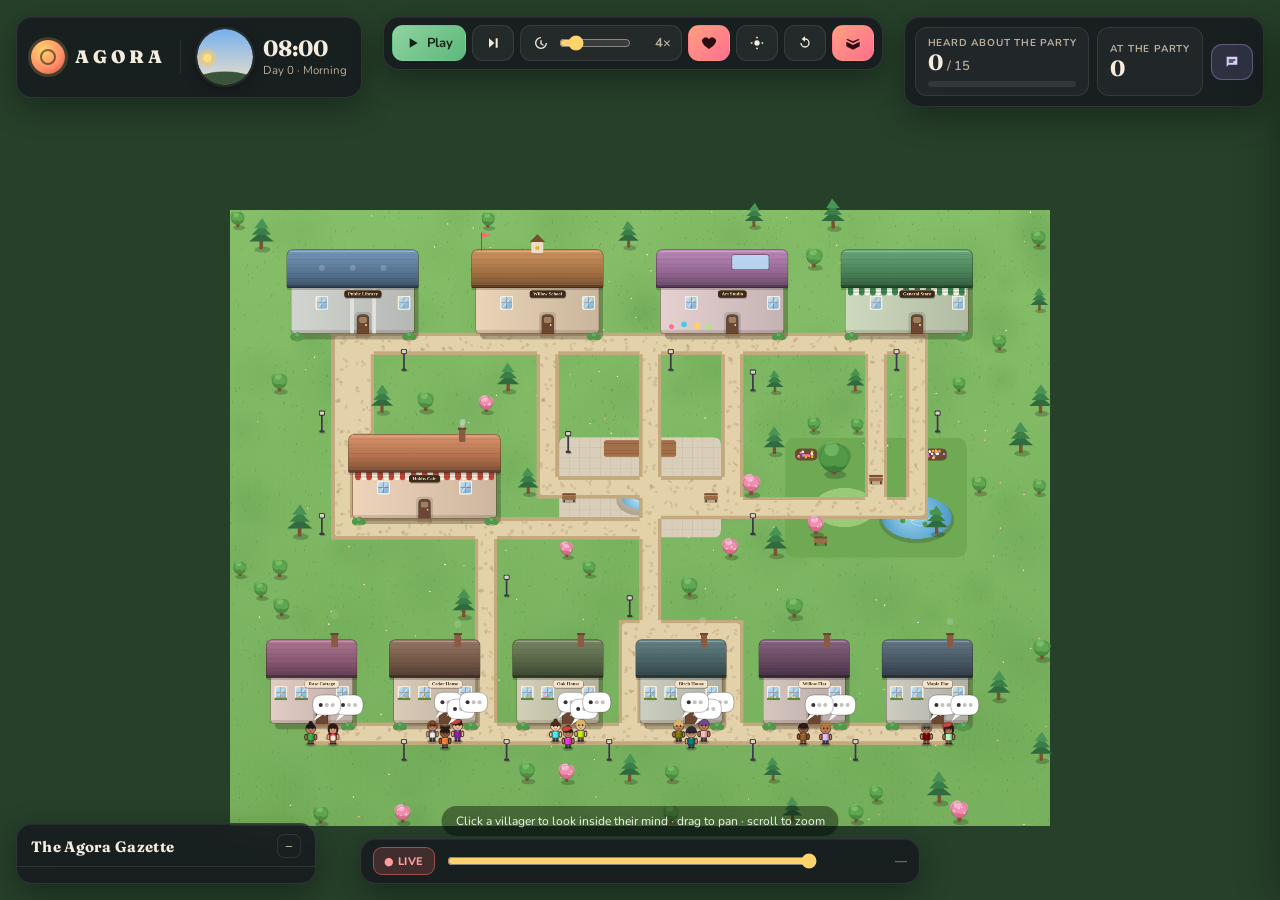
==== index.html @ 6c21dfb8 "Fix Vercel 404: serve real index.html/town3d.html at repo root (zero-config static) The 404 came fro" ====
<!doctype html>
<html lang="en">
<head>
  <meta charset="utf-8" />
  <meta name="viewport" content="width=device-width, initial-scale=1" />
  <title>Agora — a living town of generative agents</title>
  <link rel="preconnect" href="https://fonts.googleapis.com" />
  <link rel="preconnect" href="https://fonts.gstatic.com" crossorigin />
  <link href="https://fonts.googleapis.com/css2?family=Fraunces:opsz,wght@9..144,500;9..144,700;9..144,900&family=Nunito:wght@400;600;700;800&display=swap" rel="stylesheet" />
  <link rel="stylesheet" href="/ui/style.css" />
</head>
<body>
  <!-- the world -->
  <canvas id="world"></canvas>

  <div id="topbar">
  <!-- top-left: brand + clock -->
  <div class="hud hud-tl">
    <div class="brand">
      <div class="brand-mark" aria-hidden="true"><span></span></div>
      <div>
        <div class="brand-title">AGORA</div>
        <div class="brand-sub">a living town of generative agents</div>
      </div>
    </div>
    <div class="clock">
      <canvas id="sky" width="84" height="84" aria-hidden="true"></canvas>
      <div class="clock-text">
        <div class="clock-time" id="clock-time">08:00</div>
        <div class="clock-day"><span id="clock-day">Day 0</span> · <span id="clock-period">Morning</span></div>
      </div>
    </div>
  </div>

  <!-- top-center: controls -->
  <div class="hud hud-tc">
    <button id="btn-play" class="ctl primary" title="Play / Pause (Space)">
      <svg class="ic ic-play" viewBox="0 0 24 24"><path d="M7 5v14l12-7z"/></svg>
      <svg class="ic ic-pause" viewBox="0 0 24 24"><path d="M7 5h4v14H7zM13 5h4v14h-4z"/></svg>
      <span id="btn-play-label">Play</span>
    </button>
    <button id="btn-step" class="ctl" title="Advance one tick">
      <svg class="ic" viewBox="0 0 24 24"><path d="M6 5v14l8-7zM16 5h3v14h-3z"/></svg><span class="lbl">Step</span>
    </button>
    <label class="ctl speed" title="Ticks per second">
      <svg class="ic" viewBox="0 0 24 24"><path d="M12 3a9 9 0 1 0 9 9h-2a7 7 0 1 1-7-7V3zm1 5v4.6l3.3 2-1 1.6L11 13.4V8h2z"/></svg>
      <input id="speed" type="range" min="1" max="20" value="4" />
      <span id="speed-val">4×</span>
    </label>
    <button id="btn-seed" class="ctl accent" title="Plant the party idea in one villager">
      <svg class="ic" viewBox="0 0 24 24"><path d="M12 21s-7.5-4.6-9.6-9A5.4 5.4 0 0 1 12 6.3 5.4 5.4 0 0 1 21.6 12c-2.1 4.4-9.6 9-9.6 9z"/></svg><span class="lbl">Seed party</span>
    </button>
    <button id="btn-follow" class="ctl" title="Camera follows the selected villager (F)">
      <svg class="ic" viewBox="0 0 24 24"><path d="M12 8a4 4 0 1 0 0 8 4 4 0 0 0 0-8zm0-6 2 3h-4l2-3zm0 20-2-3h4l-2 3zM2 12l3-2v4l-3-2zm20 0-3 2v-4l3 2z"/></svg><span class="lbl">Follow</span>
    </button>
    <button id="btn-reset" class="ctl" title="Start a new day from scratch">
      <svg class="ic" viewBox="0 0 24 24"><path d="M12 5V2L7 6l5 4V7a5 5 0 1 1-5 5H5a7 7 0 1 0 7-7z"/></svg><span class="lbl">Reset</span>
    </button>
    <a href="/town3d.html" class="ctl accent" title="Walk the town in 3D" style="text-decoration:none">
      <svg class="ic" viewBox="0 0 24 24"><path d="M12 2 2 7l10 5 10-5-10-5zm0 7.5L4 6l8-4 8 4-8 3.5zM2 17l10 5 10-5v-7l-10 5-10-5v7z"/></svg><span class="lbl">Enter 3D</span>
    </a>
  </div>

  <!-- top-right: metrics -->
  <div class="hud hud-tr">
    <div class="metric big">
      <div class="metric-k">Heard about the party</div>
      <div class="metric-v"><span id="m-knowers">0</span><span class="metric-of">/ <span id="m-agents">15</span></span></div>
      <div class="bar"><div class="bar-fill" id="m-knowers-bar"></div></div>
    </div>
    <div class="metric">
      <div class="metric-k">At the party</div>
      <div class="metric-v" id="m-attend">0</div>
    </div>
    <div class="metric">
      <div class="metric-k">LLM calls / day</div>
      <div class="metric-v" id="m-calls">—</div>
    </div>
    <div class="metric">
      <div class="metric-k">Cache hits</div>
      <div class="metric-v" id="m-cache">—</div>
    </div>
    <button id="btn-eval" class="ctl eval" title="Interview every villager and score consistency">
      <svg class="ic" viewBox="0 0 24 24"><path d="M4 4h16v12H7l-3 3V4zm3 4v2h10V8H7zm0 3v2h7v-2H7z"/></svg><span class="lbl">Believability eval</span>
    </button>
  </div>
  </div><!-- /topbar -->

  <!-- bottom-left: gazette -->
  <div class="hud hud-bl" id="gazette">
    <div class="gz-head">
      <span class="gz-title">The Agora Gazette</span>
      <button class="gz-toggle" id="gz-toggle" title="Collapse">−</button>
    </div>
    <div class="gz-list" id="feed-list"></div>
  </div>

  <!-- bottom-center: timeline -->
  <div class="hud hud-bc">
    <button id="btn-live" class="live on">● LIVE</button>
    <input id="timeline" type="range" min="0" max="0" value="0" />
    <span id="timeline-label">—</span>
  </div>

  <!-- hint -->
  <div class="hint" id="hint">Click a villager to look inside their mind · drag to pan · scroll to zoom</div>

  <!-- right: inspector -->
  <aside id="inspector" class="closed">
    <button id="insp-close" class="insp-close" title="Close">✕</button>
    <div id="inspector-body"></div>
  </aside>

  <!-- eval modal -->
  <div id="eval-modal" hidden>
    <div class="modal-card">
      <div class="modal-head">
        <span>Believability evaluation</span>
        <button id="eval-close">✕</button>
      </div>
      <div id="eval-content">Running…</div>
    </div>
  </div>

  <script src="/ui/world.js"></script>
  <script src="/ui/characters.js"></script>
  <script src="/ui/agora-sim.js"></script>
  <script src="/ui/backend-shim.js"></script>
  <script src="/ui/app.js"></script>
</body>
</html>
---- ui/style.css ----
:root {
  --glass: rgba(22, 19, 30, 0.72);
  --glass-2: rgba(30, 26, 40, 0.78);
  --glass-line: rgba(255, 255, 255, 0.09);
  --text: #f4ecdf;
  --muted: #b9ad9c;
  --coral: #ff8c69;
  --gold: #ffd36b;
  --sky: #7fb2e6;
  --mint: #8fd3a0;
  --rose: #ff7aa2;
  --lav: #b7a6ff;
  --radius: 16px;
  --ui: "Nunito", system-ui, -apple-system, "Segoe UI", sans-serif;
  --display: "Fraunces", Georgia, "Times New Roman", serif;
}

* { box-sizing: border-box; }
[hidden] { display: none !important; }
html, body { margin: 0; height: 100%; background: #1a2a1c; color: var(--text); font-family: var(--ui); overflow: hidden; }

#world { position: fixed; inset: 0; width: 100vw; height: 100vh; display: block; cursor: grab; touch-action: none; }
#world.dragging { cursor: grabbing; }
#world.hover-agent { cursor: pointer; }

/* ---------- glass HUD ---------- */
.hud {
  position: fixed; z-index: 10;
  background: var(--glass); backdrop-filter: blur(14px) saturate(1.2); -webkit-backdrop-filter: blur(14px) saturate(1.2);
  border: 1px solid var(--glass-line); border-radius: var(--radius);
  box-shadow: 0 10px 30px rgba(0,0,0,.35), inset 0 1px 0 rgba(255,255,255,.06);
  color: var(--text);
}
/* the three top panels live in one flex row so they can never overlap; they wrap if space is tight */
#topbar { position: fixed; top: 16px; left: 16px; right: 16px; z-index: 10; display: flex; justify-content: space-between; align-items: flex-start; gap: 12px; flex-wrap: wrap; pointer-events: none; }
#topbar > .hud { position: static; pointer-events: auto; }
.hud-tl { padding: 12px 14px; display: flex; gap: 16px; align-items: center; }
.hud-tc { padding: 8px; display: flex; gap: 6px; align-items: center; }
.hud-tr { padding: 10px; display: flex; gap: 8px; align-items: stretch; }
.hud-bl { bottom: 16px; left: 16px; width: 300px; max-height: 24vh; display: flex; flex-direction: column; overflow: hidden; }
.hud-bc { bottom: 16px; left: 50%; transform: translateX(-50%); padding: 8px 12px; display: flex; gap: 10px; align-items: center; width: min(560px, 46vw); }

/* brand + clock */
.brand { display: flex; align-items: center; gap: 10px; padding-right: 14px; border-right: 1px solid var(--glass-line); }
.brand-mark { width: 34px; height: 34px; border-radius: 50%; background: radial-gradient(circle at 35% 30%, #ffd36b, #ff8c69 60%, #c8473a); box-shadow: 0 0 0 3px rgba(255,211,107,.18); position: relative; }
.brand-mark span { position: absolute; inset: 9px; border-radius: 50%; border: 2.5px solid rgba(30,20,10,.55); }
.brand-title { font-family: var(--display); font-weight: 900; letter-spacing: 4px; font-size: 18px; line-height: 1; }
.brand-sub { font-size: 11px; color: var(--muted); margin-top: 3px; }
.clock { display: flex; align-items: center; gap: 10px; }
#sky { width: 56px; height: 56px; border-radius: 50%; box-shadow: 0 0 0 2px rgba(255,255,255,.08), 0 4px 14px rgba(0,0,0,.35); }
.clock-time { font-family: var(--display); font-weight: 700; font-size: 26px; line-height: 1; font-variant-numeric: tabular-nums; }
.clock-day { font-size: 11.5px; color: var(--muted); margin-top: 3px; }

/* controls */
.ctl {
  display: inline-flex; align-items: center; gap: 6px; height: 36px; padding: 0 12px;
  border-radius: 11px; border: 1px solid var(--glass-line); background: rgba(255,255,255,.05);
  color: var(--text); font-family: var(--ui); font-weight: 700; font-size: 13px; cursor: pointer;
  transition: background .15s, transform .08s, border-color .15s;
}
.ctl:hover { background: rgba(255,255,255,.11); }
.ctl:active { transform: translateY(1px); }
.ctl .ic { width: 16px; height: 16px; fill: currentColor; }
.ctl.primary { background: linear-gradient(135deg, #8fd3a0, #5cb87a); color: #0f2416; border-color: transparent; }
.ctl.primary:hover { filter: brightness(1.06); }
.ctl.accent { background: linear-gradient(135deg, #ff9f7f, #ff6f8f); color: #2a0c10; border-color: transparent; }
.ctl.accent:hover { filter: brightness(1.06); }
.ctl.on { background: rgba(255,211,107,.18); border-color: rgba(255,211,107,.45); color: var(--gold); }
.ctl.speed { gap: 8px; padding-right: 10px; }
.ctl.speed input { width: 92px; accent-color: var(--gold); }
.ctl.speed span { min-width: 30px; text-align: right; font-variant-numeric: tabular-nums; color: var(--muted); }
#btn-play .ic-pause { display: none; }
#btn-play.playing .ic-play { display: none; }
#btn-play.playing .ic-pause { display: inline; }
.ctl.eval { align-self: center; background: rgba(183,166,255,.14); border-color: rgba(183,166,255,.35); color: #d9d0ff; }

/* metrics */
.metric { padding: 8px 12px; border-radius: 12px; background: rgba(255,255,255,.04); border: 1px solid var(--glass-line); min-width: 92px; display: flex; flex-direction: column; justify-content: center; }
.metric.big { min-width: 170px; }
.metric-k { font-size: 10px; text-transform: uppercase; letter-spacing: .8px; color: var(--muted); font-weight: 700; }
.metric-v { font-family: var(--display); font-size: 22px; font-weight: 700; line-height: 1.15; font-variant-numeric: tabular-nums; }
.metric-of { font-size: 13px; color: var(--muted); margin-left: 4px; font-family: var(--ui); font-weight: 600; }
.bar { height: 6px; border-radius: 4px; background: rgba(255,255,255,.08); margin-top: 6px; overflow: hidden; }
.bar-fill { height: 100%; width: 0%; border-radius: 4px; background: linear-gradient(90deg, var(--rose), var(--gold)); transition: width .4s ease; }

/* gazette */
.gz-head { display: flex; align-items: center; justify-content: space-between; padding: 10px 14px 8px; border-bottom: 1px solid var(--glass-line); }
.gz-title { font-family: var(--display); font-weight: 700; font-size: 15px; letter-spacing: .3px; }
.gz-toggle { background: none; border: 1px solid var(--glass-line); color: var(--muted); width: 24px; height: 24px; border-radius: 7px; cursor: pointer; }
.gz-list { overflow-y: auto; padding: 6px 10px 10px; font-size: 12.5px; line-height: 1.45; scrollbar-width: thin; }
#gazette.collapsed .gz-list { display: none; }
.gz-item { display: grid; grid-template-columns: 52px 8px 1fr; gap: 8px; align-items: start; padding: 5px 4px; border-bottom: 1px dashed rgba(255,255,255,.06); }
.gz-item .t { color: var(--muted); font-variant-numeric: tabular-nums; font-size: 11px; padding-top: 2px; }
.gz-item .dot { width: 8px; height: 8px; border-radius: 50%; margin-top: 5px; background: var(--mint); }
.gz-item.kind-reflection .dot { background: var(--lav); }
.gz-item.kind-party_seed .dot { background: var(--gold); box-shadow: 0 0 8px var(--gold); }
.gz-item.kind-party_seed .tx { color: var(--gold); font-weight: 700; }
.gz-item.hl .dot { background: var(--rose); box-shadow: 0 0 8px var(--rose); }
.gz-item.hl .tx { color: #ffd0dc; }
.gz-item.hl .tx::before { content: "✦ "; color: var(--gold); }

/* timeline */
.live { height: 28px; padding: 0 10px; border-radius: 9px; border: 1px solid var(--glass-line); background: rgba(255,255,255,.05); color: var(--muted); font-weight: 800; font-size: 11px; cursor: pointer; letter-spacing: .5px; font-family: var(--ui); }
.live.on { background: rgba(255,110,110,.18); border-color: rgba(255,110,110,.5); color: #ff9c9c; }
#timeline { flex: 1; accent-color: var(--gold); }
#timeline-label { font-size: 12px; color: var(--muted); min-width: 78px; text-align: right; font-variant-numeric: tabular-nums; }

/* hint */
.hint { position: fixed; z-index: 9; bottom: 64px; left: 50%; transform: translateX(-50%); padding: 7px 14px; border-radius: 20px; background: rgba(0,0,0,.45); color: #fff; font-size: 12px; opacity: .9; transition: opacity .6s; pointer-events: none; }
.hint.gone { opacity: 0; }

/* ---------- inspector drawer ---------- */
#inspector {
  position: fixed; z-index: 12; top: 16px; right: 16px; bottom: 16px; width: 400px;
  background: var(--glass-2); backdrop-filter: blur(18px) saturate(1.2); -webkit-backdrop-filter: blur(18px) saturate(1.2);
  border: 1px solid var(--glass-line); border-radius: 18px; box-shadow: 0 16px 50px rgba(0,0,0,.45);
  padding: 18px 18px 22px; overflow-y: auto; scrollbar-width: thin;
  transform: translateX(calc(100% + 24px)); transition: transform .28s cubic-bezier(.2,.8,.2,1);
}
#inspector.open { transform: translateX(0); }
.insp-close { position: absolute; top: 12px; right: 12px; width: 30px; height: 30px; border-radius: 9px; border: 1px solid var(--glass-line); background: rgba(255,255,255,.05); color: var(--muted); cursor: pointer; }
.insp-head { display: flex; gap: 14px; align-items: center; margin-bottom: 8px; }
.insp-portrait { width: 84px; height: 84px; border-radius: 22px; flex: none; box-shadow: 0 8px 20px rgba(0,0,0,.35); }
.insp-name { font-family: var(--display); font-weight: 900; font-size: 22px; line-height: 1.05; }
.insp-role { color: var(--muted); font-size: 12.5px; margin-top: 4px; }
.insp-traits { display: flex; flex-wrap: wrap; gap: 5px; margin-top: 8px; }
.chip { font-size: 11px; padding: 2px 8px; border-radius: 20px; background: rgba(255,255,255,.07); border: 1px solid var(--glass-line); color: var(--text); }
.chip.loc { color: var(--gold); border-color: rgba(255,211,107,.35); }
.insp-section { margin-top: 16px; }
.insp-section h4 { margin: 0 0 8px; font-size: 10.5px; text-transform: uppercase; letter-spacing: 1.1px; color: var(--muted); font-weight: 800; display: flex; align-items: center; gap: 8px; }
.insp-section h4::after { content: ""; flex: 1; height: 1px; background: var(--glass-line); }
.thought { position: relative; padding: 12px 14px 12px 16px; border-radius: 14px; background: linear-gradient(135deg, rgba(255,140,105,.16), rgba(255,211,107,.08)); border: 1px solid rgba(255,140,105,.3); font-size: 14px; font-weight: 600; line-height: 1.4; }
.thought::before { content: ""; position: absolute; left: 0; top: 10px; bottom: 10px; width: 3px; border-radius: 3px; background: var(--coral); }
.going { margin-top: 8px; font-size: 12px; color: var(--muted); }
.going b { color: var(--gold); }

.plan { position: relative; padding-left: 18px; }
.plan::before { content: ""; position: absolute; left: 5px; top: 6px; bottom: 6px; width: 2px; background: rgba(255,255,255,.1); border-radius: 2px; }
.plan-step { position: relative; display: grid; grid-template-columns: 46px 1fr; gap: 8px; padding: 4px 0; font-size: 12.5px; color: var(--muted); }
.plan-step::before { content: ""; position: absolute; left: -16px; top: 9px; width: 8px; height: 8px; border-radius: 50%; background: rgba(255,255,255,.22); }
.plan-step .pt { font-variant-numeric: tabular-nums; color: var(--sky); font-weight: 700; }
.plan-step.done { opacity: .55; }
.plan-step.now { color: var(--text); font-weight: 700; }
.plan-step.now::before { background: var(--mint); box-shadow: 0 0 0 4px rgba(143,211,160,.2); }
.plan-step.event .pt { color: var(--rose); }

.legend { display: flex; gap: 12px; font-size: 10.5px; color: var(--muted); margin-bottom: 8px; }
.legend i { display: inline-block; width: 9px; height: 9px; border-radius: 2px; margin-right: 5px; vertical-align: -1px; }
.mem { padding: 9px 10px; border-radius: 12px; background: rgba(255,255,255,.04); border: 1px solid var(--glass-line); margin-bottom: 7px; }
.mem-text { font-size: 12.5px; line-height: 1.45; }
.mem-meta { display: flex; align-items: center; gap: 8px; margin-top: 7px; }
.badge { font-size: 10px; padding: 1px 7px; border-radius: 20px; border: 1px solid var(--glass-line); color: var(--muted); font-weight: 700; text-transform: uppercase; letter-spacing: .4px; }
.badge.kind-observation { color: #a8d8ff; border-color: rgba(168,216,255,.35); }
.badge.kind-dialogue { color: var(--mint); border-color: rgba(143,211,160,.4); }
.badge.kind-plan { color: var(--gold); border-color: rgba(255,211,107,.4); }
.badge.kind-reflection { color: var(--lav); border-color: rgba(183,166,255,.4); }
.bars { display: flex; gap: 3px; flex: 1; align-items: center; }
.bars .b { height: 6px; border-radius: 3px; min-width: 2px; }
.bars .rec { background: var(--sky); } .bars .imp { background: var(--coral); } .bars .rel { background: var(--mint); }
.score { font-size: 11px; color: var(--muted); font-variant-numeric: tabular-nums; }
.refl { padding: 8px 10px; border-left: 3px solid var(--lav); background: rgba(183,166,255,.08); border-radius: 0 10px 10px 0; font-size: 12.5px; margin-bottom: 6px; font-style: italic; }
.rel-list { display: flex; flex-direction: column; gap: 6px; }
.rel { display: flex; align-items: center; gap: 8px; font-size: 12.5px; }
.rel .sw { width: 10px; height: 10px; border-radius: 50%; flex: none; }
.rel b { color: var(--text); }
.rel span { color: var(--muted); }
.story { font-size: 12.5px; color: var(--muted); line-height: 1.55; }

/* ---------- eval modal ---------- */
#eval-modal { position: fixed; inset: 0; z-index: 50; background: rgba(0,0,0,.55); backdrop-filter: blur(4px); display: flex; align-items: center; justify-content: center; }
.modal-card { background: var(--glass-2); border: 1px solid var(--glass-line); border-radius: 18px; width: min(820px, 92vw); max-height: 86vh; overflow: hidden; display: flex; flex-direction: column; box-shadow: 0 20px 60px rgba(0,0,0,.5); }
.modal-head { display: flex; justify-content: space-between; align-items: center; padding: 14px 18px; border-bottom: 1px solid var(--glass-line); font-family: var(--display); font-weight: 700; font-size: 17px; }
.modal-head button { background: none; border: 1px solid var(--glass-line); color: var(--muted); width: 30px; height: 30px; border-radius: 9px; cursor: pointer; }
#eval-content { padding: 18px; overflow-y: auto; font-size: 13px; }
.eval-headline { display: flex; gap: 14px; margin-bottom: 14px; flex-wrap: wrap; }
.eval-stat { flex: 1; min-width: 150px; background: rgba(255,255,255,.05); border: 1px solid var(--glass-line); border-radius: 14px; padding: 12px 16px; }
.eval-stat .n { font-family: var(--display); font-size: 32px; font-weight: 900; }
.eval-stat .l { font-size: 11px; color: var(--muted); text-transform: uppercase; letter-spacing: .8px; }
.eval-stat.good .n { color: var(--mint); } .eval-stat.warn .n { color: var(--gold); }
#eval-content details { border: 1px solid var(--glass-line); border-radius: 12px; padding: 8px 12px; margin-bottom: 8px; background: rgba(255,255,255,.03); }
#eval-content summary { cursor: pointer; font-weight: 700; display: flex; align-items: center; gap: 10px; }
#eval-content summary .sw { width: 10px; height: 10px; border-radius: 50%; }
#eval-content summary .pct { margin-left: auto; color: var(--muted); font-variant-numeric: tabular-nums; }
.eval-row { border-top: 1px dashed rgba(255,255,255,.08); padding: 8px 0; }
.eval-row .q { color: var(--muted); font-size: 12px; }
.eval-row .a { margin: 3px 0; line-height: 1.45; }
.eval-row .s { font-size: 11px; color: var(--muted); }
.eval-row .s .bad { color: var(--rose); font-weight: 700; }
.spinner { display: inline-block; width: 14px; height: 14px; border: 2px solid rgba(255,255,255,.2); border-top-color: var(--gold); border-radius: 50%; animation: spin .8s linear infinite; vertical-align: -3px; margin-right: 8px; }
@keyframes spin { to { transform: rotate(360deg); } }

/* ---------- responsive: shed labels/cards before anything can collide ---------- */
@media (max-width: 1600px) {
  .ctl:not(.primary):not(.speed) .lbl { display: none; }   /* icon-only Step/Seed/Follow/Reset/Eval */
  .ctl.speed input { width: 72px; }
}
@media (max-width: 1400px) {
  .hud-tr .metric:has(#m-cache) { display: none; }
  .metric.big { min-width: 150px; }
  .brand-sub { display: none; }
}
@media (max-width: 1320px) {
  .hud-tr .metric:has(#m-calls) { display: none; }
  .clock-time { font-size: 22px; }
}
@media (max-width: 1000px) {
  .hud-tr .metric:not(.big) { display: none; }
  .hud-bl { width: 300px; }
}
@media (max-width: 820px) {
  .hud-bc { bottom: 16px; width: 94vw; }
  .hud-bl { display: none; }
  #inspector { width: 92vw; top: auto; height: 62vh; }
}
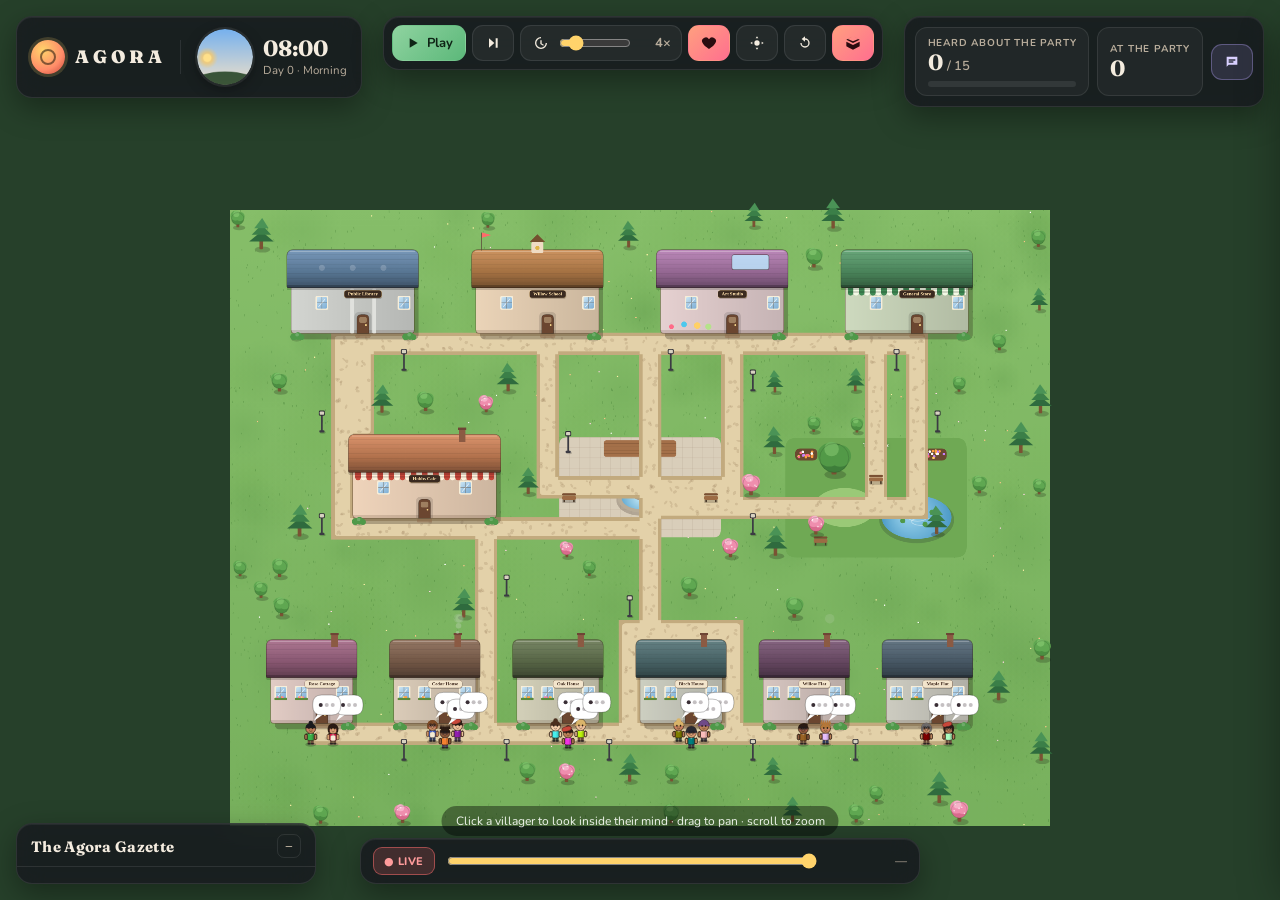
==== commit 0556053b: "Use /town3d clean URL for the 3D view; add live-demo links to README Vercel isn't applying the custo" ====
--- a/index.html
+++ b/index.html
@@ -56,7 +56,7 @@
     <button id="btn-reset" class="ctl" title="Start a new day from scratch">
       <svg class="ic" viewBox="0 0 24 24"><path d="M12 5V2L7 6l5 4V7a5 5 0 1 1-5 5H5a7 7 0 1 0 7-7z"/></svg><span class="lbl">Reset</span>
     </button>
-    <a href="/town3d.html" class="ctl accent" title="Walk the town in 3D" style="text-decoration:none">
+    <a href="/town3d" class="ctl accent" title="Walk the town in 3D" style="text-decoration:none">
       <svg class="ic" viewBox="0 0 24 24"><path d="M12 2 2 7l10 5 10-5-10-5zm0 7.5L4 6l8-4 8 4-8 3.5zM2 17l10 5 10-5v-7l-10 5-10-5v7z"/></svg><span class="lbl">Enter 3D</span>
     </a>
   </div>
